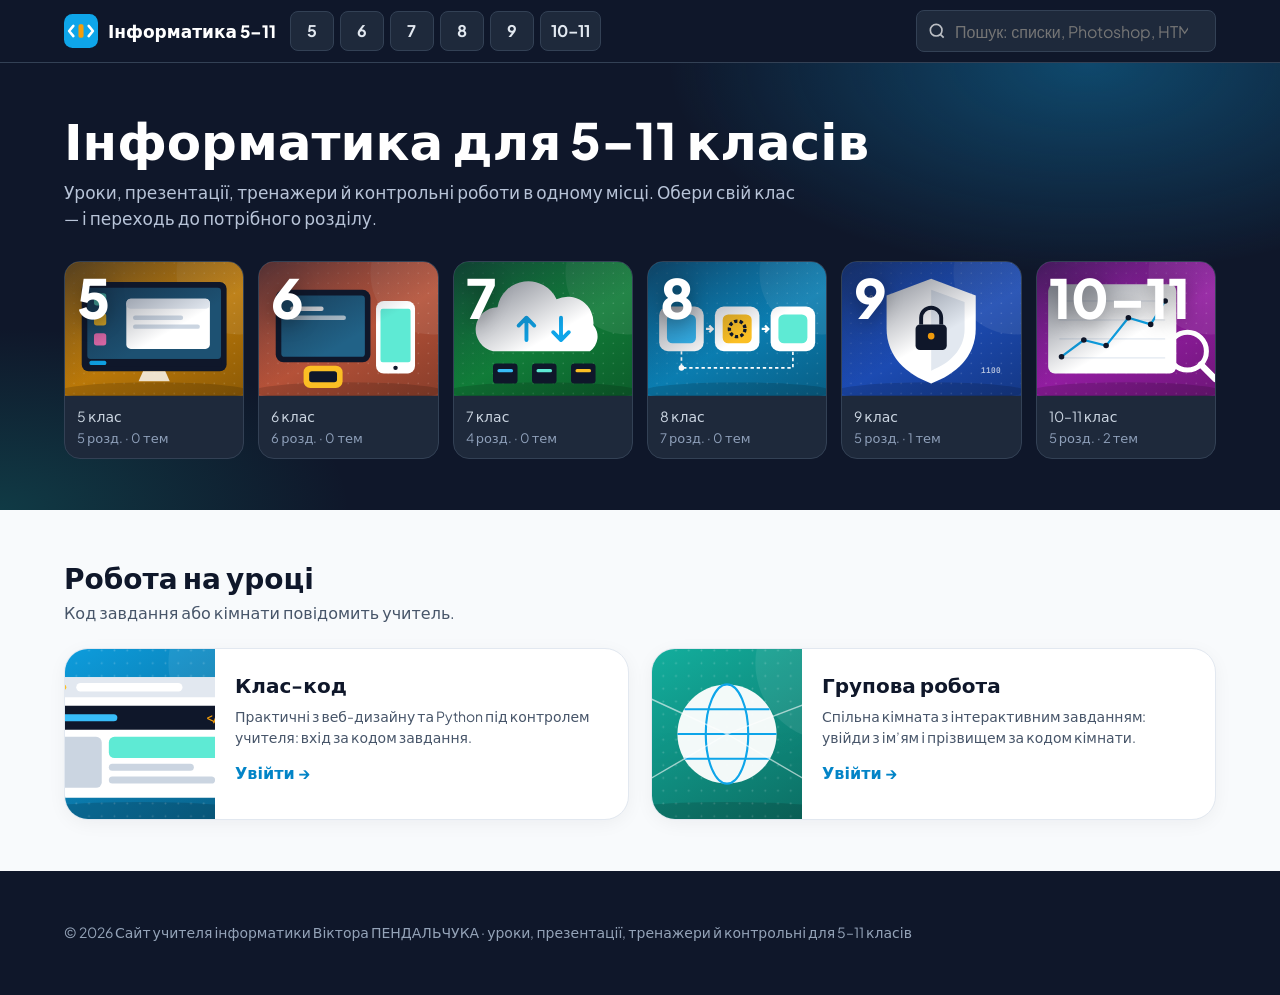
==== index.html @ 3cdc0d00 "Add files via upload" ====
<!DOCTYPE html>
<html lang="uk">
<head>
<meta charset="utf-8">
<meta name="viewport" content="width=device-width,initial-scale=1">
<title>Інформатика 5–11</title>
<meta name="description" content="Уроки, презентації, тренажери й контрольні роботи з інформатики для 5–11 класів">
<meta name="theme-color" content="#0F172A">
<link rel="icon" href="data:image/svg+xml,%3Csvg xmlns='http://www.w3.org/2000/svg' viewBox='0 0 40 40'%3E%3Crect width='40' height='40' rx='10' fill='%230EA5E9'/%3E%3Cpath d='M11 14l-5 6 5 6M29 14l5 6-5 6' stroke='%23fff' stroke-width='3' fill='none' stroke-linecap='round'/%3E%3Crect x='17' y='12' width='6' height='16' rx='2' fill='%23F59E0B'/%3E%3C/svg%3E">
<link rel="preconnect" href="https://fonts.googleapis.com">
<link rel="preconnect" href="https://fonts.gstatic.com" crossorigin>
<link rel="stylesheet" href="https://fonts.googleapis.com/css2?family=Plus+Jakarta+Sans:wght@400;600;700;800&family=JetBrains+Mono:wght@600&display=swap">
<link rel="stylesheet" href="style.css">
<script src="art.js" defer></script>
<script src="app.js" defer></script>
</head>
<body>
<header class="top"><div class="bar">
 <a class="logo" href="#"><svg viewBox="0 0 40 40" aria-hidden="true"><rect width="40" height="40" rx="10" fill="#0EA5E9"/><path d="M11 14l-5 6 5 6M29 14l5 6-5 6" stroke="#fff" stroke-width="3" fill="none" stroke-linecap="round" stroke-linejoin="round"/><rect x="17" y="12" width="6" height="16" rx="2" fill="#F59E0B"/></svg>Інформатика 5–11</a>
 <nav class="cls" id="nav" aria-label="Класи"></nav>
 <label class="srch"><svg viewBox="0 0 24 24" fill="none" stroke="#fff" stroke-width="2" aria-hidden="true"><circle cx="11" cy="11" r="7"/><path d="M20 20l-4-4"/></svg><input id="q" type="search" placeholder="Пошук: списки, Photoshop, HTML…" aria-label="Пошук матеріалів"></label>
</div></header>
<main id="app"><div class="loading">Завантаження…</div></main>
<footer class="band"><div class="wrap">© 2026 Сайт учителя інформатики Віктора ПЕНДАЛЬЧУКА · уроки, презентації, тренажери й контрольні для 5–11 класів</div></footer>
</body>
</html>
---- style.css ----
/* Інформатика 5–11 · стилі сайту (дизайн-система Kinetic Logic) */
:root{color-scheme:light dark;
 --bg:light-dark(#F8FAFC,#0B1220);--card:light-dark(#fff,#111A2E);--ink:light-dark(#0F172A,#E6ECF8);--mut:light-dark(#475569,#9AA8BF);
 --line:light-dark(#E2E8F0,#24314A);--chrome:#0F172A;--chrome2:#1E293B;--sky:#0EA5E9;--skyd:light-dark(#0284C7,#38BDF8);--teal:#14B8A6;--amber:#F59E0B;
 --sh:0 4px 20px -2px rgba(15,23,42,.06)}
*{box-sizing:border-box;min-width:0}
html{scroll-padding-top:72px}
body{margin:0;background:var(--bg);color:var(--ink);font:16px/1.55 "Plus Jakarta Sans",system-ui,-apple-system,"Segoe UI",sans-serif;overflow-x:clip;min-height:100vh;display:flex;flex-direction:column}
main{flex:1}
a{color:inherit}
.band{padding:clamp(28px,4vw,56px) max(5vw,16px)}
.wrap{max-width:1240px;margin:0 auto}
h1{font-size:clamp(32px,5vw,50px);line-height:1.05;margin:0 0 12px;text-wrap:balance;font-weight:800}
h2{font-size:clamp(22px,2.6vw,28px);line-height:1.2;margin:0 0 6px}
:focus-visible{outline:2px solid var(--sky);outline-offset:2px}
.art svg,.art img{display:block;width:100%;height:100%;object-fit:cover}

/* верхня панель */
.top{position:sticky;top:0;z-index:20;background:var(--chrome);color:#E2E8F0;border-bottom:1px solid #334155}
.top .bar{display:flex;align-items:center;gap:14px;padding:10px max(5vw,16px);flex-wrap:wrap}
.logo{display:flex;align-items:center;gap:10px;text-decoration:none;font-weight:800;font-size:17px;color:#fff}
.logo svg{width:34px;height:34px}
.cls{display:flex;gap:6px;overflow-x:auto;flex:1;scrollbar-width:none}
.cls a{flex:none;min-width:44px;height:40px;padding:0 10px;display:grid;place-items:center;border-radius:8px;text-decoration:none;font-weight:700;background:var(--chrome2);border:1px solid #334155}
.cls a:hover,.cls a.on{background:var(--c);border-color:var(--c);color:#fff}
.srch{position:relative;width:min(300px,100%)}
.srch input{width:100%;height:42px;border-radius:8px;border:1px solid #334155;background:var(--chrome2);color:#fff;font:16px "Plus Jakarta Sans",sans-serif;padding:0 12px 0 38px}
.srch input:focus{outline:2px solid var(--sky);outline-offset:1px}
.srch svg{position:absolute;left:11px;top:11px;width:20px;height:20px;opacity:.7}
@media(max-width:700px){.srch{width:100%;order:3}}

/* головна */
.hero{background:var(--chrome);color:#fff;position:relative;overflow:hidden}
.hero:before{content:"";position:absolute;inset:0;background:radial-gradient(600px 300px at 85% 0%,rgba(14,165,233,.35),transparent 70%),radial-gradient(500px 260px at 0% 100%,rgba(20,184,166,.22),transparent 70%)}
.hero .wrap{position:relative}
.lead{font-size:17px;color:#B8C4D8;max-width:62ch;margin:0}
.grades{display:grid;grid-template-columns:repeat(6,minmax(0,1fr));gap:14px;margin-top:30px}
@media(max-width:980px){.grades{grid-template-columns:repeat(3,minmax(0,1fr))}}
@media(max-width:520px){.grades{grid-template-columns:repeat(2,minmax(0,1fr))}}
.g{position:relative;border-radius:16px;overflow:hidden;text-decoration:none;background:var(--chrome2);border:1px solid #334155;transition:transform .2s,border-color .2s;display:block}
.g:hover{transform:translateY(-3px);border-color:var(--c)}
.g .art{aspect-ratio:4/3;position:relative}
.g .art:after{content:"";position:absolute;inset:0;background:linear-gradient(150deg,rgba(15,23,42,.7),rgba(15,23,42,0) 55%)}
.g b{position:absolute;z-index:1;left:12px;top:6px;font-size:clamp(38px,4.4vw,54px);font-weight:800;color:#fff;text-shadow:0 4px 18px rgba(0,0,0,.35);line-height:1.1}
.g span{display:block;padding:10px 12px;font-size:14px;color:#CBD5E1}
.g small{display:block;color:#8FA0BA;font-size:13px}
.cont{display:inline-flex;align-items:center;gap:8px;margin-top:18px;background:var(--sky);color:#fff;text-decoration:none;font-weight:700;padding:11px 18px;border-radius:8px}
.sub{color:var(--mut);margin:0}

/* картки розділів */
.grid{display:grid;grid-template-columns:repeat(auto-fill,minmax(260px,1fr));gap:22px;margin-top:22px}
.card{background:var(--card);border:1px solid var(--line);border-radius:16px;overflow:hidden;box-shadow:var(--sh);text-decoration:none;display:flex;flex-direction:column;transition:transform .2s,border-color .2s}
a.card:hover{transform:translateY(-2px);border-color:rgba(14,165,233,.5)}
.card .art{aspect-ratio:16/9}
.card .in{padding:16px 18px 18px;display:flex;flex-direction:column;gap:8px;flex:1}
.card h3{margin:0;font-size:18px;line-height:1.3}
.card p{margin:0;color:var(--mut);font-size:14px}
.chips{display:flex;flex-wrap:wrap;gap:6px;margin-top:auto;padding-top:6px}
.chip{display:inline-flex;align-items:center;gap:5px;font-size:12px;font-weight:600;padding:3px 9px;border-radius:99px;background:color-mix(in srgb,var(--t) 12%,transparent);color:light-dark(color-mix(in srgb,var(--t) 80%,#000),color-mix(in srgb,var(--t) 70%,#fff))}
.chip svg{width:13px;height:13px}

/* шапка класу */
.chead{color:#fff;background:linear-gradient(120deg,var(--c),color-mix(in srgb,var(--c) 55%,#0F172A))}
.crumb{font-size:14px;margin-bottom:10px}.crumb a{text-decoration:none;border-bottom:1px solid currentColor}
.chead .crumb{opacity:.85}
.stats{display:flex;gap:26px;flex-wrap:wrap;margin-top:14px}.stats div{font-size:14px;opacity:.9}.stats b{display:block;font-size:28px;line-height:1.1}
.filt{display:flex;gap:8px;flex-wrap:wrap}
.filt button{font:600 14px "Plus Jakarta Sans",sans-serif;height:40px;padding:0 14px;border-radius:99px;border:1px solid var(--line);background:var(--card);color:var(--ink);cursor:pointer}
.filt button.on{background:var(--ink);color:var(--bg);border-color:var(--ink)}

/* сторінка розділу */
.stop{background:linear-gradient(180deg,color-mix(in srgb,var(--c) 14%,transparent),transparent)}
.stop .crumb{color:var(--mut)}
.shead{display:grid;grid-template-columns:minmax(0,1.1fr) minmax(0,1fr);gap:28px;align-items:center}
.shead .art{border-radius:24px;overflow:hidden;aspect-ratio:16/9;box-shadow:0 20px 40px -14px rgba(0,0,0,.45)}
.shead .desc{color:var(--mut);margin:0 0 14px;font-size:17px}
@media(max-width:760px){.shead{grid-template-columns:1fr}.shead .art{order:-1}}
.lessons{display:flex;flex-direction:column;gap:14px;margin-top:22px}
.ls{display:grid;grid-template-columns:52px minmax(0,1fr);gap:16px;background:var(--card);border:1px solid var(--line);border-radius:16px;padding:16px 18px;box-shadow:var(--sh)}
.num{width:52px;height:52px;border-radius:12px;display:grid;place-items:center;font:600 18px "JetBrains Mono",monospace;background:color-mix(in srgb,var(--c) 14%,transparent);color:var(--c)}
.ls h3{margin:2px 0 4px;font-size:18px}.ls p{margin:0 0 10px;color:var(--mut);font-size:14px}
@media(max-width:480px){.ls{grid-template-columns:1fr}.num{width:40px;height:40px;font-size:15px}}
.res{display:flex;flex-wrap:wrap;gap:8px}
.rb{display:inline-flex;align-items:center;gap:7px;min-height:42px;padding:0 14px;border-radius:8px;font:600 14px "Plus Jakarta Sans",sans-serif;text-decoration:none;border:1px solid color-mix(in srgb,var(--t) 40%,var(--line));color:var(--ink);background:color-mix(in srgb,var(--t) 9%,var(--card))}
a.rb:hover{background:var(--t);color:#fff;border-color:var(--t)}
.rb svg{width:18px;height:18px;flex:none}
.rb.lock{opacity:.6;cursor:not-allowed;border-style:dashed;background:transparent}
.new{font:600 10px "JetBrains Mono",monospace;background:var(--amber);color:#2a1700;border-radius:5px;padding:1px 5px}
.empty{padding:28px;border:2px dashed var(--line);border-radius:16px;color:var(--mut);text-align:center}

/* платформи і списки */
.plats{display:grid;grid-template-columns:repeat(auto-fit,minmax(300px,1fr));gap:22px;margin-top:22px}
.pl{display:grid;grid-template-columns:150px minmax(0,1fr);background:var(--card);border:1px solid var(--line);border-radius:24px;overflow:hidden;box-shadow:var(--sh);text-decoration:none}
.pl .art{height:100%;min-height:170px}
.pl .in{padding:20px}.pl h3{margin:0 0 6px;font-size:20px}.pl p{margin:0 0 12px;color:var(--mut);font-size:14px}
.go{display:inline-flex;font-weight:700;color:var(--skyd)}
@media(max-width:460px){.pl{grid-template-columns:1fr}.pl .art{min-height:130px}}
.rl{display:flex;flex-direction:column;gap:10px;margin-top:18px}
.ri{display:grid;grid-template-columns:44px minmax(0,1fr) auto;gap:14px;align-items:center;background:var(--card);border:1px solid var(--line);border-radius:12px;padding:10px 14px;text-decoration:none}
a.ri:hover{border-color:rgba(14,165,233,.5)}
.ri .ic{width:44px;height:44px;border-radius:10px;display:grid;place-items:center;background:color-mix(in srgb,var(--t) 14%,transparent);color:var(--t)}
.ri .ic svg{width:22px}.ri b{display:block;font-size:15px}.ri small{color:var(--mut);font-size:13px}
.ri .gr{font:600 13px "JetBrains Mono",monospace;color:#fff;background:var(--c);border-radius:6px;padding:4px 8px;white-space:nowrap}

footer{background:var(--chrome);color:#94A3B8;font-size:14px}
.loading{padding:80px 16px;text-align:center;color:var(--mut)}
@media(prefers-reduced-motion:reduce){*{transition:none!important}}
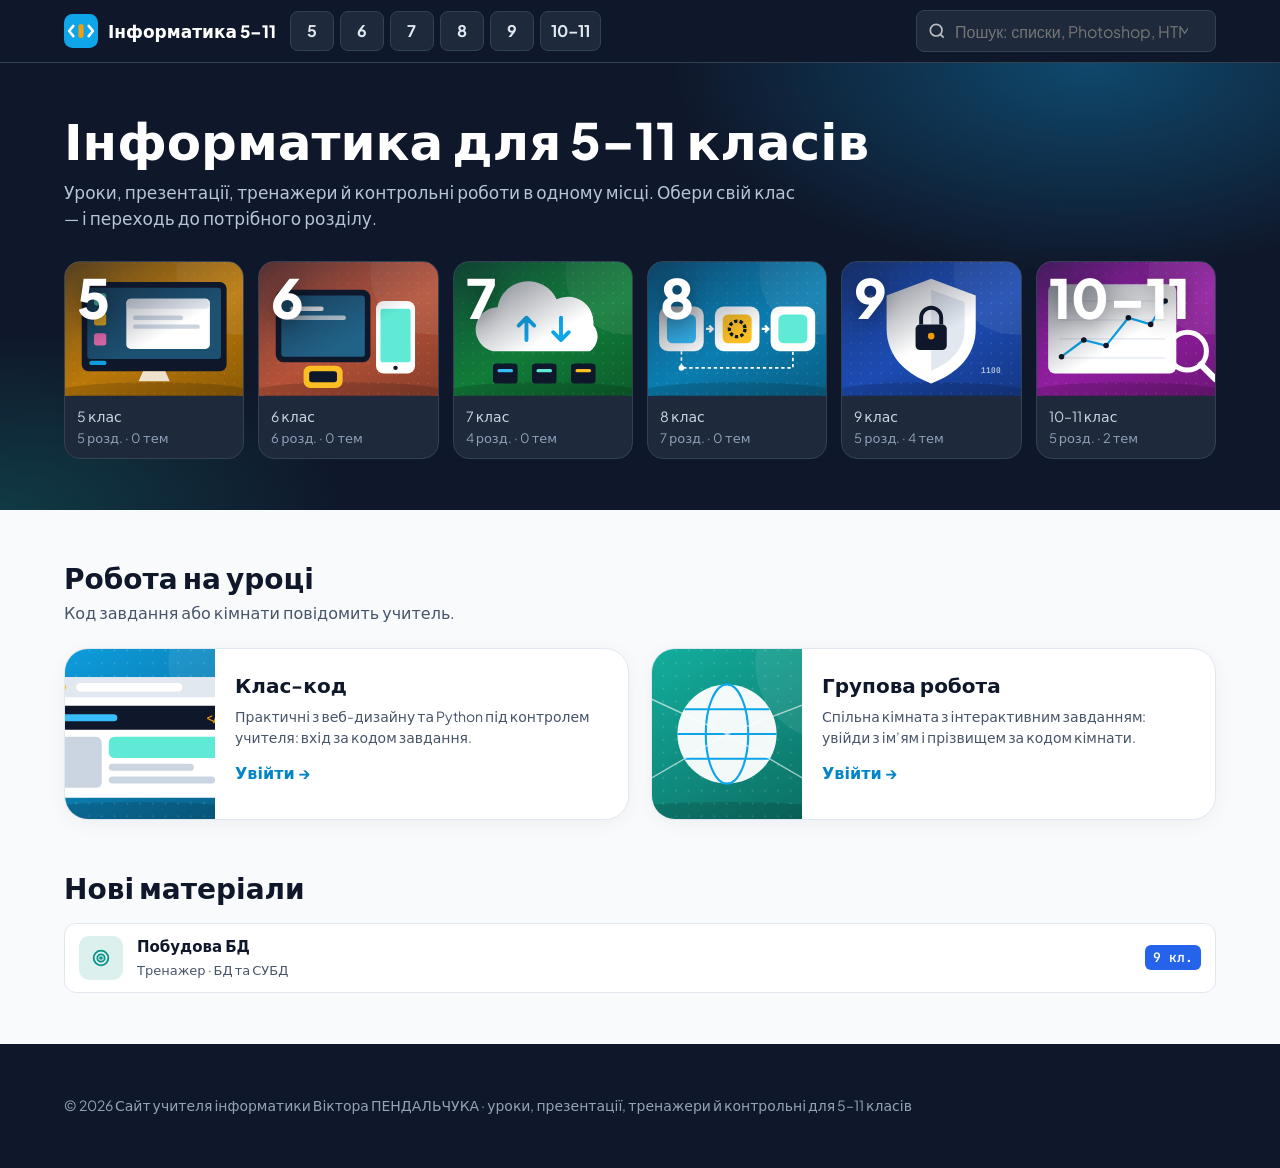
==== commit 5e8559df: "Add files via upload" ====
--- a/index.html
+++ b/index.html
@@ -10,9 +10,9 @@
 <link rel="preconnect" href="https://fonts.googleapis.com">
 <link rel="preconnect" href="https://fonts.gstatic.com" crossorigin>
 <link rel="stylesheet" href="https://fonts.googleapis.com/css2?family=Plus+Jakarta+Sans:wght@400;600;700;800&family=JetBrains+Mono:wght@600&display=swap">
-<link rel="stylesheet" href="style.css">
-<script src="art.js" defer></script>
-<script src="app.js" defer></script>
+<link rel="stylesheet" href="style.css?v=20261124c">
+<script src="art.js?v=20261124c" defer></script>
+<script src="app.js?v=20261124c" defer></script>
 </head>
 <body>
 <header class="top"><div class="bar">
--- a/style.css
+++ b/style.css
@@ -102,6 +102,10 @@
 .ri .ic svg{width:22px}.ri b{display:block;font-size:15px}.ri small{color:var(--mut);font-size:13px}
 .ri .gr{font:600 13px "JetBrains Mono",monospace;color:#fff;background:var(--c);border-radius:6px;padding:4px 8px;white-space:nowrap}
 
+/* спливна підказка */
+.tip{position:fixed;z-index:100;max-width:260px;padding:7px 11px;border-radius:8px;background:#0F172A;color:#F1F5F9;font-size:13px;font-weight:600;line-height:1.35;box-shadow:0 8px 24px -6px rgba(0,0,0,.35);border:1px solid #334155;pointer-events:none;opacity:0;transform:translateY(4px);transition:opacity .15s,transform .15s}
+.tip.show{opacity:1;transform:none}
+@media(hover:none){.tip{display:none}}
 footer{background:var(--chrome);color:#94A3B8;font-size:14px}
 .loading{padding:80px 16px;text-align:center;color:var(--mut)}
 @media(prefers-reduced-motion:reduce){*{transition:none!important}}
